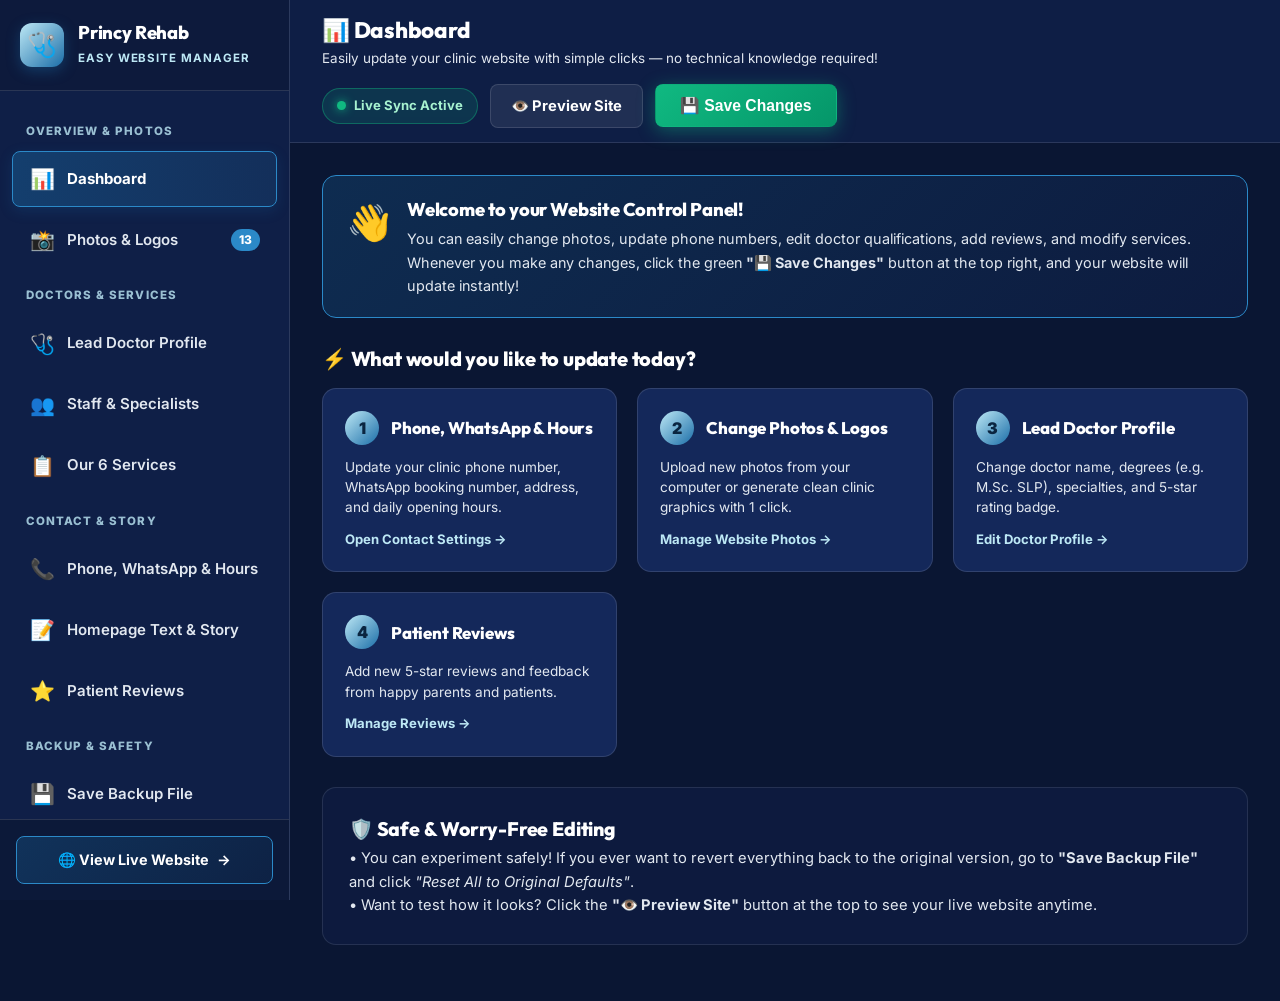
==== admin.html @ 91f5bef2 "Add beginner-friendly Admin Panel, Image Placeholder Hub, dynamic data bridge, and documentation" ====
<!DOCTYPE html>
<html lang="en">
<head>
  <meta charset="UTF-8" />
  <meta name="viewport" content="width=device-width, initial-scale=1.0" />
  <title>Easy Website Manager | Princy Hear &amp; Speech Rehab</title>
  <link rel="icon" href="favicon.ico" type="image/x-icon" />
  <link rel="preconnect" href="https://fonts.googleapis.com" />
  <link rel="preconnect" href="https://fonts.gstatic.com" crossorigin />
  <link href="https://fonts.googleapis.com/css2?family=Outfit:wght@400;600;700;800;900&family=Inter:wght@400;500;600;700&display=swap" rel="stylesheet" />
  <link rel="stylesheet" href="admin.css" />
</head>
<body>

<div class="admin-layout">
  <!-- ================= SIDEBAR ================= -->
  <aside class="admin-sidebar" id="admin-sidebar">
    <div class="sidebar-header">
      <div class="sidebar-logo">🩺</div>
      <div class="sidebar-brand">
        <h2>Princy Rehab</h2>
        <span>Easy Website Manager</span>
      </div>
    </div>

    <nav class="sidebar-nav">
      <div class="nav-label">Overview &amp; Photos</div>
      <a href="#" class="nav-item active" data-tab="dashboard">
        <span class="icon">📊</span>
        <span>Dashboard</span>
      </a>
      <a href="#" class="nav-item" data-tab="images">
        <span class="icon">📸</span>
        <span>Photos &amp; Logos</span>
        <span class="nav-badge" id="sidebar-img-count">13</span>
      </a>

      <div class="nav-label">Doctors &amp; Services</div>
      <a href="#" class="nav-item" data-tab="doctor">
        <span class="icon">🩺</span>
        <span>Lead Doctor Profile</span>
      </a>
      <a href="#" class="nav-item" data-tab="team">
        <span class="icon">👥</span>
        <span>Staff &amp; Specialists</span>
      </a>
      <a href="#" class="nav-item" data-tab="services">
        <span class="icon">📋</span>
        <span>Our 6 Services</span>
      </a>

      <div class="nav-label">Contact &amp; Story</div>
      <a href="#" class="nav-item" data-tab="clinic">
        <span class="icon">📞</span>
        <span>Phone, WhatsApp &amp; Hours</span>
      </a>
      <a href="#" class="nav-item" data-tab="heroAbout">
        <span class="icon">📝</span>
        <span>Homepage Text &amp; Story</span>
      </a>
      <a href="#" class="nav-item" data-tab="testimonials">
        <span class="icon">⭐</span>
        <span>Patient Reviews</span>
      </a>

      <div class="nav-label">Backup &amp; Safety</div>
      <a href="#" class="nav-item" data-tab="export">
        <span class="icon">💾</span>
        <span>Save Backup File</span>
      </a>
    </nav>

    <div class="sidebar-footer">
      <a href="index.html" target="_blank" class="public-site-link">
        <span>🌐 View Live Website</span>
        <span>&rarr;</span>
      </a>
    </div>
  </aside>

  <!-- ================= MAIN CONTENT AREA ================= -->
  <main class="admin-main">
    <!-- Topbar -->
    <header class="admin-topbar">
      <div class="topbar-left">
        <button class="mobile-toggle" id="mobile-menu-btn">☰</button>
        <div class="page-title">
          <h1 id="current-page-title">📊 Dashboard</h1>
          <p id="current-page-desc">Easily update your clinic website with simple clicks — no technical knowledge required!</p>
        </div>
      </div>

      <div class="topbar-actions">
        <div class="live-status-pill">
          <span class="status-dot"></span>
          <span>Live Sync Active</span>
        </div>
        <a href="index.html" target="_blank" class="btn btn-outline">
          <span>👁️ Preview Site</span>
        </a>
        <button class="btn btn-save-big" id="save-all-btn">
          <span>💾 Save Changes</span>
        </button>
      </div>
    </header>

    <!-- Main Container Content -->
    <div class="admin-content">

      <!-- ================= TAB 1: DASHBOARD ================= -->
      <section class="tab-section active" id="tab-dashboard">
        <!-- Friendly welcome banner -->
        <div class="friendly-banner">
          <div class="friendly-banner-icon">👋</div>
          <div class="friendly-banner-content">
            <h4>Welcome to your Website Control Panel!</h4>
            <p>
              You can easily change photos, update phone numbers, edit doctor qualifications, add reviews, and modify services. Whenever you make any changes, click the green <strong>"💾 Save Changes"</strong> button at the top right, and your website will update instantly!
            </p>
          </div>
        </div>

        <h3 style="color:#fff; font-size:1.25rem; font-weight:800; margin-bottom:14px;">⚡ What would you like to update today?</h3>
        
        <!-- Step-by-step setup cards -->
        <div class="quick-setup-grid">
          <div class="setup-card" onclick="document.querySelector('.nav-item[data-tab=clinic]').click();">
            <div class="setup-card-header">
              <div class="setup-step-num">1</div>
              <h4>Phone, WhatsApp &amp; Hours</h4>
            </div>
            <p>Update your clinic phone number, WhatsApp booking number, address, and daily opening hours.</p>
            <div class="setup-card-btn">Open Contact Settings &rarr;</div>
          </div>

          <div class="setup-card" onclick="document.querySelector('.nav-item[data-tab=images]').click();">
            <div class="setup-card-header">
              <div class="setup-step-num">2</div>
              <h4>Change Photos &amp; Logos</h4>
            </div>
            <p>Upload new photos from your computer or generate clean clinic graphics with 1 click.</p>
            <div class="setup-card-btn">Manage Website Photos &rarr;</div>
          </div>

          <div class="setup-card" onclick="document.querySelector('.nav-item[data-tab=doctor]').click();">
            <div class="setup-card-header">
              <div class="setup-step-num">3</div>
              <h4>Lead Doctor Profile</h4>
            </div>
            <p>Change doctor name, degrees (e.g. M.Sc. SLP), specialties, and 5-star rating badge.</p>
            <div class="setup-card-btn">Edit Doctor Profile &rarr;</div>
          </div>

          <div class="setup-card" onclick="document.querySelector('.nav-item[data-tab=testimonials]').click();">
            <div class="setup-card-header">
              <div class="setup-step-num">4</div>
              <h4>Patient Reviews</h4>
            </div>
            <p>Add new 5-star reviews and feedback from happy parents and patients.</p>
            <div class="setup-card-btn">Manage Reviews &rarr;</div>
          </div>
        </div>

        <!-- Quick safety reminder -->
        <div class="admin-card-panel" style="background: rgba(15, 31, 71, 0.6); border-color: rgba(255,255,255,0.1);">
          <h3 class="panel-title">🛡️ Safe &amp; Worry-Free Editing</h3>
          <p style="color: var(--text-sub); font-size: 0.92rem; line-height: 1.6;">
            • You can experiment safely! If you ever want to revert everything back to the original version, go to <strong>"Save Backup File"</strong> and click <em>"Reset All to Original Defaults"</em>.<br/>
            • Want to test how it looks? Click the <strong>"👁️ Preview Site"</strong> button at the top to see your live website anytime.
          </p>
        </div>
      </section>

      <!-- ================= TAB 2: PHOTOS & LOGOS ================= -->
      <section class="tab-section" id="tab-images">
        <div class="section-header-box">
          <div>
            <h2>📸 Website Photos &amp; Placeholders</h2>
            <p>Click <strong>"📁 Upload Photo"</strong> on any card to replace a photo from your computer, or <strong>"✨ Create Graphic"</strong> to make a branded placeholder!</p>
          </div>
          <div class="filter-pills">
            <button class="pill-btn active" data-category="all">All Photos</button>
            <button class="pill-btn" data-category="branding">Logos &amp; Icons</button>
            <button class="pill-btn" data-category="specialist">Doctor Photo</button>
            <button class="pill-btn" data-category="team">Staff Photos</button>
            <button class="pill-btn" data-category="services">Service Pictures</button>
            <button class="pill-btn" data-category="facility">Clinic Rooms</button>
          </div>
        </div>

        <!-- Grid of Image Slots -->
        <div class="images-grid" id="images-grid-container">
          <!-- Dynamically populated by admin.js -->
        </div>
      </section>

      <!-- ================= TAB 3: LEAD DOCTOR PROFILE ================= -->
      <section class="tab-section" id="tab-doctor">
        <div class="admin-card-panel">
          <h3 class="panel-title">🩺 Lead Doctor Profile (Homepage Hero Section)</h3>
          <p class="panel-subtitle">This information is highlighted in the prominent card on the homepage.</p>

          <div class="form-grid-2">
            <div class="form-group">
              <label>Doctor Full Name</label>
              <input type="text" id="doc-name" placeholder="e.g. Dr. Sornajali Srichandan" />
              <span class="field-help-hint">💡 Shown as the main doctor name on the hero portrait card.</span>
            </div>
            <div class="form-group">
              <label>Qualifications / Degrees</label>
              <input type="text" id="doc-degree" placeholder="e.g. M.Sc. (SLP)" />
              <span class="field-help-hint">💡 Medical degree or specialization letters.</span>
            </div>
          </div>

          <div class="form-group" style="margin-top: 18px;">
            <label>Designation &amp; Specialty Title</label>
            <input type="text" id="doc-designation" placeholder="e.g. Audiologist & Speech and Language Pathologist" />
            <span class="field-help-hint">💡 Clear description of what the specialist treats.</span>
          </div>

          <div class="form-grid-2" style="margin-top: 18px;">
            <div class="form-group">
              <label>Location Badge Tag</label>
              <input type="text" id="doc-location-tag" placeholder="e.g. 🏥 Patia, Bhubaneswar" />
              <span class="field-help-hint">💡 Small tag shown under the doctor's name.</span>
            </div>
            <div class="form-group">
              <label>Rating Badge Tag</label>
              <input type="text" id="doc-rating-tag" placeholder="e.g. ★ 5.0 Rated Specialist" />
              <span class="field-help-hint">💡 Trust badge shown next to the location tag.</span>
            </div>
          </div>

          <div style="margin-top: 24px; padding-top: 20px; border-top: 1px solid var(--adm-border); display: flex; align-items: center; justify-content: space-between; flex-wrap: wrap; gap: 14px;">
            <div>
              <h4 style="color:#fff; font-size: 1rem;">Doctor Portrait Photo</h4>
              <p style="color: var(--text-sub); font-size: 0.85rem;">Click below to change or upload the doctor photo.</p>
            </div>
            <div style="display: flex; gap: 10px;">
              <button class="btn btn-primary btn-sm" onclick="window.adminJumpToImage('doctorHero')">📸 Change Doctor Photo</button>
            </div>
          </div>
        </div>
      </section>

      <!-- ================= TAB 4: STAFF & SPECIALISTS ================= -->
      <section class="tab-section" id="tab-team">
        <div class="section-header-box">
          <div>
            <h2>👥 Clinic Specialists &amp; Team Members</h2>
            <p>These team members are displayed in the <strong>About Us</strong> page team section.</p>
          </div>
        </div>

        <div id="team-members-container">
          <!-- Dynamically populated by admin.js -->
        </div>
      </section>

      <!-- ================= TAB 5: OUR 6 SERVICES ================= -->
      <section class="tab-section" id="tab-services">
        <div class="section-header-box">
          <div>
            <h2>📋 Our 6 Therapy Services</h2>
            <p>Customize the service names, descriptions, and feature bullet points shown on the Services page.</p>
          </div>
        </div>

        <div id="services-editor-container">
          <!-- Dynamically populated by admin.js -->
        </div>
      </section>

      <!-- ================= TAB 6: PHONE, WHATSAPP & HOURS ================= -->
      <section class="tab-section" id="tab-clinic">
        <div class="admin-card-panel">
          <h3 class="panel-title">📞 Phone Numbers &amp; WhatsApp Booking</h3>
          <p class="panel-subtitle">When patients click "Call Now" or "Book on WhatsApp" on your website, it connects to these numbers.</p>

          <div class="form-grid-2">
            <div class="form-group">
              <label>Clinic Name</label>
              <input type="text" id="gen-clinic-name" />
              <span class="field-help-hint">💡 Main website title.</span>
            </div>
            <div class="form-group">
              <label>Clinic Subtitle</label>
              <input type="text" id="gen-clinic-subname" />
              <span class="field-help-hint">💡 E.g. Rehab Clinic · Bhubaneswar.</span>
            </div>
          </div>

          <div class="form-grid-3" style="margin-top: 18px;">
            <div class="form-group">
              <label>Phone Number (for Calls)</label>
              <input type="text" id="gen-phone" placeholder="+91 82499 64216" />
              <span class="field-help-hint">💡 Patients click this to call you directly.</span>
            </div>
            <div class="form-group">
              <label>WhatsApp Number (Digits Only)</label>
              <input type="text" id="gen-whatsapp" placeholder="918249964216" />
              <span class="field-help-hint">💡 WhatsApp chat number without + or spaces.</span>
            </div>
            <div class="form-group">
              <label>Clinic Email</label>
              <input type="email" id="gen-email" placeholder="contact@princyhearandspeech.in" />
              <span class="field-help-hint">💡 Email address for patient inquiries.</span>
            </div>
          </div>

          <div class="form-group" style="margin-top: 18px;">
            <label>Short Address (Header &amp; Footer)</label>
            <input type="text" id="gen-address-short" />
            <span class="field-help-hint">💡 E.g. Nandan Vihar, Patia, Bhubaneswar 751024</span>
          </div>

          <div class="form-group" style="margin-top: 18px;">
            <label>Full Clinic Street Address</label>
            <textarea id="gen-address-full"></textarea>
            <span class="field-help-hint">💡 Complete building and landmark address shown on the Contact page.</span>
          </div>
        </div>

        <div class="admin-card-panel">
          <h3 class="panel-title">⏰ Clinic Working Hours</h3>
          <p class="panel-subtitle">Display your opening and closing times clearly to your patients.</p>

          <div class="form-grid-2">
            <div class="form-group">
              <label>Monday – Friday Hours</label>
              <input type="text" id="gen-hours-weekday" placeholder="Mon – Fri: 9 AM – 8 PM" />
            </div>
            <div class="form-group">
              <label>Weekend Hours</label>
              <input type="text" id="gen-hours-weekend" placeholder="Saturday: 9 AM – 2 PM · Sunday: Closed" />
            </div>
          </div>

          <div class="form-group" style="margin-top: 18px;">
            <label>Google Maps Location Link (or Embed URL)</label>
            <input type="text" id="gen-map-url" />
            <span class="field-help-hint">💡 Interactive map link so patients can get directions on Google Maps.</span>
          </div>

          <div class="form-grid-2" style="margin-top: 18px;">
            <div class="form-group">
              <label>Instagram Page Link</label>
              <input type="text" id="gen-instagram" />
            </div>
            <div class="form-group">
              <label>Facebook Page Link</label>
              <input type="text" id="gen-facebook" />
            </div>
          </div>
        </div>
      </section>

      <!-- ================= TAB 7: HOMEPAGE TEXT & STORY ================= -->
      <section class="tab-section" id="tab-heroAbout">
        <div class="admin-card-panel">
          <h3 class="panel-title">✨ Homepage Top Banner Text</h3>
          <p class="panel-subtitle">Edit the main headline and message visitors see first.</p>

          <div class="form-grid-2">
            <div class="form-group">
              <label>Top Badge Text</label>
              <input type="text" id="hero-badge" />
              <span class="field-help-hint">💡 Small pill tag at top of homepage.</span>
            </div>
            <div class="form-group">
              <label>Main Headline</label>
              <input type="text" id="hero-title" />
              <span class="field-help-hint">💡 Big bold headline.</span>
            </div>
          </div>

          <div class="form-group" style="margin-top: 18px;">
            <label>Highlighted Glowing Text</label>
            <input type="text" id="hero-title-typed" />
            <span class="field-help-hint">💡 Colored animated text right after the main headline.</span>
          </div>

          <div class="form-group" style="margin-top: 18px;">
            <label>Short Description Paragraph</label>
            <textarea id="hero-desc"></textarea>
          </div>

          <div class="form-grid-4" style="display: grid; grid-template-columns: repeat(auto-fit, minmax(140px, 1fr)); gap: 14px; margin-top: 18px;">
            <div class="form-group">
              <label>Rating Stat</label>
              <input type="text" id="stat-rating" />
            </div>
            <div class="form-group">
              <label>Patients Served</label>
              <input type="text" id="stat-patients" />
            </div>
            <div class="form-group">
              <label>Services Count</label>
              <input type="text" id="stat-services" />
            </div>
            <div class="form-group">
              <label>Days Open</label>
              <input type="text" id="stat-days" />
            </div>
          </div>
        </div>

        <div class="admin-card-panel">
          <h3 class="panel-title">📖 About Us: Mission &amp; Story</h3>
          <p class="panel-subtitle">Explain your clinic's history and dedication to Bhubaneswar families.</p>

          <div class="form-group">
            <label>Our Mission Statement</label>
            <textarea id="about-mission"></textarea>
          </div>

          <div class="form-group" style="margin-top: 18px;">
            <label>Our Vision Statement</label>
            <textarea id="about-vision"></textarea>
          </div>

          <div class="form-group" style="margin-top: 18px;">
            <label>Clinic Background &amp; Story</label>
            <textarea id="about-history"></textarea>
          </div>
        </div>
      </section>

      <!-- ================= TAB 8: PATIENT REVIEWS ================= -->
      <section class="tab-section" id="tab-testimonials">
        <div class="section-header-box">
          <div>
            <h2>⭐ Patient Reviews &amp; Testimonials</h2>
            <p>Add real patient feedback to build trust with new visitors.</p>
          </div>
          <button class="btn btn-primary" id="add-review-btn">➕ Add New Review</button>
        </div>

        <div id="testimonials-editor-container">
          <!-- Dynamically populated by admin.js -->
        </div>
      </section>

      <!-- ================= TAB 9: BACKUP & EXPORT ================= -->
      <section class="tab-section" id="tab-export">
        <div class="admin-card-panel">
          <h3 class="panel-title">💾 Download a Backup Copy</h3>
          <p class="panel-subtitle">Keep a safe backup file of all your website texts, phone numbers, and photos on your computer.</p>

          <div style="display: flex; gap: 14px; flex-wrap: wrap; margin-top: 16px;">
            <button class="btn btn-primary" id="export-json-btn">📥 Download Backup File (.json)</button>
            <button class="btn btn-outline" id="import-json-btn">📤 Restore from Backup File</button>
            <input type="file" id="import-file-input" accept=".json" style="display: none;" />
            <button class="btn btn-outline" style="color: var(--danger); border-color: rgba(239,68,68,0.4);" id="reset-defaults-btn">🔄 Reset All to Original Defaults</button>
          </div>
        </div>

        <div class="admin-card-panel">
          <h3 class="panel-title">🚀 Ready to Update GitHub?</h3>
          <p class="panel-subtitle">Your website files are fully organized in this workspace folder. You can push them to GitHub anytime at <strong>https://github.com/amarvisual/Princy-hear-speech</strong>.</p>
        </div>
      </section>

    </div>
  </main>
</div>

<!-- ================= SVG PLACEHOLDER GENERATOR MODAL ================= -->
<div class="modal-backdrop" id="placeholder-modal">
  <div class="modal-dialog">
    <div class="modal-header">
      <h3>✨ Create a Clinic Graphic Placeholder</h3>
      <button class="modal-close" id="close-modal-btn">&times;</button>
    </div>

    <div class="modal-body">
      <!-- Live Preview -->
      <div class="modal-preview-box">
        <img id="modal-live-svg-preview" src="" alt="Placeholder Preview" />
      </div>

      <div class="form-grid-2">
        <div class="form-group">
          <label>Graphic Title Text</label>
          <input type="text" id="ph-text" value="Princy Speech Clinic" />
          <span class="field-help-hint">💡 Main label on the image.</span>
        </div>
        <div class="form-group">
          <label>Subtitle / Note</label>
          <input type="text" id="ph-subtext" value="Bhubaneswar" />
        </div>
      </div>

      <div class="form-grid-2">
        <div class="form-group">
          <label>Choose Clinic Icon</label>
          <select id="ph-icon">
            <option value="🩺">🩺 Stethoscope / Doctor</option>
            <option value="🗣️">🗣️ Speech Therapy</option>
            <option value="👂">👂 Hearing Assessment</option>
            <option value="👶">👶 Child Therapy</option>
            <option value="🧠">🧠 Adult Rehab</option>
            <option value="🔊">🔊 Digital Hearing Aids</option>
            <option value="🏡">🏡 Home Therapy</option>
            <option value="🏥">🏥 Clinic Building</option>
            <option value="👤">👤 Specialist Avatar</option>
          </select>
        </div>
        <div class="form-group">
          <label>Color Theme</label>
          <select id="ph-color-preset">
            <option value="navy">🌊 Royal Navy &amp; Blue (Recommended)</option>
            <option value="rose">🌸 Rose Coral (Warm Accent)</option>
            <option value="sky">❄️ Soft Sky Blue</option>
            <option value="teal">🌿 Medical Teal &amp; Emerald</option>
            <option value="dark">🌑 Slate Gray &amp; Dark</option>
          </select>
        </div>
      </div>

      <input type="hidden" id="ph-width" value="600" />
      <input type="hidden" id="ph-height" value="400" />
    </div>

    <div class="modal-footer">
      <button class="btn btn-outline" id="cancel-modal-btn">Cancel</button>
      <button class="btn btn-primary" id="apply-placeholder-btn">Apply Graphic to Website</button>
    </div>
  </div>
</div>

<!-- Hidden file input for uploads -->
<input type="file" id="hidden-file-input" accept="image/*" style="display: none;" />

<!-- Scripts -->
<script src="site-data.js"></script>
<script src="admin.js"></script>
</body>
</html>
---- admin.css ----
/* ==========================================================================
   Princy Hear & Speech Rehab - Easy & Friendly Admin Dashboard (admin.css)
   Designed for normal users & clinic staff (zero coding knowledge required)
   ========================================================================== */

:root {
  --adm-bg: #0A1633;
  --adm-sidebar: #0F1F47;
  --adm-card-bg: #14285A;
  --adm-card-hover: #19316C;
  --adm-border: rgba(255, 255, 255, 0.12);
  --adm-border-active: #2B89C8;
  
  --p-deep: #0A2540;
  --p: #1B6EA8;
  --p-light: #2B89C8;
  --sky: #BDE8F5;
  --acc: #F4879E;
  --acc-glow: rgba(244, 135, 158, 0.35);
  --success: #10B981;
  --success-bg: rgba(16, 185, 129, 0.15);
  --warning: #F59E0B;
  --danger: #EF4444;
  
  --text-main: #FFFFFF;
  --text-sub: #E2E8F0;
  --text-muted: #94A3B8;
  
  --radius-sm: 8px;
  --radius-md: 14px;
  --radius-lg: 20px;
  
  --shadow-sm: 0 4px 14px rgba(0, 0, 0, 0.25);
  --shadow-md: 0 10px 30px rgba(0, 0, 0, 0.35);
  --shadow-lg: 0 20px 50px rgba(0, 0, 0, 0.45);
  --transition: all 0.22s ease-in-out;
}

* {
  box-sizing: border-box;
  margin: 0;
  padding: 0;
}

body {
  font-family: 'Inter', system-ui, -apple-system, BlinkMacSystemFont, "Segoe UI", Roboto, sans-serif;
  background-color: var(--adm-bg);
  color: var(--text-main);
  line-height: 1.5;
  min-height: 100vh;
  overflow-x: hidden;
}

h1, h2, h3, h4, h5, .brand-title {
  font-family: 'Outfit', 'Inter', sans-serif;
  letter-spacing: -0.01em;
}

/* ---------------- Layout ---------------- */
.admin-layout {
  display: flex;
  min-height: 100vh;
}

/* ---------------- Sidebar ---------------- */
.admin-sidebar {
  width: 290px;
  background: var(--adm-sidebar);
  border-right: 1px solid var(--adm-border);
  display: flex;
  flex-direction: column;
  position: fixed;
  top: 0;
  bottom: 0;
  left: 0;
  z-index: 100;
  transition: var(--transition);
}

.sidebar-header {
  padding: 22px 20px;
  display: flex;
  align-items: center;
  gap: 14px;
  border-bottom: 1px solid var(--adm-border);
  background: rgba(0, 0, 0, 0.15);
}

.sidebar-logo {
  width: 44px;
  height: 44px;
  border-radius: 12px;
  background: linear-gradient(135deg, var(--sky), var(--p));
  display: flex;
  align-items: center;
  justify-content: center;
  font-size: 24px;
  box-shadow: 0 4px 14px rgba(27, 110, 168, 0.4);
}

.sidebar-brand h2 {
  font-size: 1.15rem;
  font-weight: 800;
  color: #fff;
  line-height: 1.2;
}

.sidebar-brand span {
  font-size: 0.72rem;
  color: var(--sky);
  font-weight: 700;
  text-transform: uppercase;
  letter-spacing: 0.08em;
}

.sidebar-nav {
  padding: 18px 12px;
  flex: 1;
  overflow-y: auto;
  display: flex;
  flex-direction: column;
  gap: 5px;
}

.nav-label {
  font-size: 0.72rem;
  text-transform: uppercase;
  letter-spacing: 0.09em;
  color: var(--sky);
  font-weight: 800;
  padding: 14px 14px 6px;
  opacity: 0.8;
}

.nav-item {
  display: flex;
  align-items: center;
  gap: 12px;
  padding: 12px 16px;
  border-radius: var(--radius-sm);
  color: var(--text-sub);
  text-decoration: none;
  font-size: 0.94rem;
  font-weight: 600;
  transition: var(--transition);
  cursor: pointer;
  border: 1px solid transparent;
}

.nav-item:hover {
  background: rgba(255, 255, 255, 0.08);
  color: #fff;
  transform: translateX(4px);
}

.nav-item.active {
  background: linear-gradient(90deg, rgba(27, 110, 168, 0.4), rgba(43, 137, 200, 0.15));
  border-color: var(--adm-border-active);
  color: #fff;
  font-weight: 700;
  box-shadow: 0 4px 14px rgba(27, 110, 168, 0.2);
}

.nav-item .icon {
  font-size: 1.25rem;
  width: 26px;
  text-align: center;
}

.nav-badge {
  margin-left: auto;
  background: var(--p-light);
  color: #fff;
  font-size: 0.75rem;
  font-weight: 800;
  padding: 2px 8px;
  border-radius: 20px;
}

.sidebar-footer {
  padding: 16px;
  border-top: 1px solid var(--adm-border);
  background: rgba(0, 0, 0, 0.2);
}

.public-site-link {
  display: flex;
  align-items: center;
  justify-content: center;
  gap: 8px;
  width: 100%;
  padding: 12px;
  border-radius: var(--radius-sm);
  background: linear-gradient(135deg, rgba(27, 110, 168, 0.3), rgba(27, 110, 168, 0.1));
  border: 1px solid var(--adm-border-active);
  color: #fff;
  text-decoration: none;
  font-size: 0.9rem;
  font-weight: 700;
  transition: var(--transition);
}

.public-site-link:hover {
  background: var(--p);
  transform: translateY(-2px);
  box-shadow: 0 6px 18px rgba(27, 110, 168, 0.4);
}

/* ---------------- Main Content ---------------- */
.admin-main {
  margin-left: 290px;
  flex: 1;
  display: flex;
  flex-direction: column;
  min-width: 0;
}

/* ---------------- Top Navbar ---------------- */
.admin-topbar {
  min-height: 76px;
  background: rgba(15, 31, 71, 0.95);
  backdrop-filter: blur(14px);
  -webkit-backdrop-filter: blur(14px);
  border-bottom: 1px solid var(--adm-border);
  display: flex;
  align-items: center;
  justify-content: space-between;
  padding: 14px 32px;
  position: sticky;
  top: 0;
  z-index: 90;
  gap: 16px;
  flex-wrap: wrap;
}

.topbar-left {
  display: flex;
  align-items: center;
  gap: 16px;
}

.mobile-toggle {
  display: none;
  background: transparent;
  border: 1px solid var(--adm-border);
  color: #fff;
  font-size: 1.5rem;
  cursor: pointer;
  padding: 6px 10px;
  border-radius: 8px;
}

.page-title h1 {
  font-size: 1.4rem;
  font-weight: 800;
  color: #fff;
  display: flex;
  align-items: center;
  gap: 8px;
}

.page-title p {
  font-size: 0.84rem;
  color: var(--text-sub);
}

.topbar-actions {
  display: flex;
  align-items: center;
  gap: 12px;
  flex-wrap: wrap;
}

/* Status Indicator Pill */
.live-status-pill {
  display: inline-flex;
  align-items: center;
  gap: 8px;
  background: var(--success-bg);
  border: 1px solid rgba(16, 185, 129, 0.4);
  padding: 7px 14px;
  border-radius: 30px;
  font-size: 0.82rem;
  font-weight: 700;
  color: #A7F3D0;
}

.status-dot {
  width: 9px;
  height: 9px;
  background: var(--success);
  border-radius: 50%;
  box-shadow: 0 0 10px var(--success);
  animation: pulse-dot 2s infinite;
}

@keyframes pulse-dot {
  0% { transform: scale(0.95); opacity: 0.8; }
  50% { transform: scale(1.2); opacity: 1; }
  100% { transform: scale(0.95); opacity: 0.8; }
}

/* ---------------- Buttons ---------------- */
.btn {
  display: inline-flex;
  align-items: center;
  justify-content: center;
  gap: 8px;
  padding: 10px 20px;
  border-radius: var(--radius-sm);
  font-size: 0.92rem;
  font-weight: 700;
  cursor: pointer;
  transition: var(--transition);
  border: 1px solid transparent;
  text-decoration: none;
}

.btn-primary {
  background: linear-gradient(135deg, #1B6EA8, #2B89C8);
  color: #fff;
  box-shadow: 0 4px 16px rgba(27, 110, 168, 0.45);
}

.btn-primary:hover {
  filter: brightness(1.15);
  transform: translateY(-2px);
  box-shadow: 0 6px 20px rgba(27, 110, 168, 0.6);
}

.btn-save-big {
  background: linear-gradient(135deg, #10B981, #059669);
  color: #fff;
  font-size: 0.98rem;
  padding: 11px 24px;
  box-shadow: 0 4px 18px rgba(16, 185, 129, 0.4);
}

.btn-save-big:hover {
  filter: brightness(1.12);
  transform: translateY(-2px);
  box-shadow: 0 8px 25px rgba(16, 185, 129, 0.55);
}

.btn-accent {
  background: linear-gradient(135deg, var(--acc), #d9537f);
  color: #fff;
  box-shadow: 0 4px 14px var(--acc-glow);
}

.btn-accent:hover {
  filter: brightness(1.1);
  transform: translateY(-2px);
}

.btn-outline {
  background: rgba(255, 255, 255, 0.08);
  border-color: var(--adm-border);
  color: #fff;
}

.btn-outline:hover {
  background: rgba(255, 255, 255, 0.16);
  border-color: rgba(255, 255, 255, 0.3);
  color: #fff;
  transform: translateY(-1px);
}

.btn-sm {
  padding: 7px 14px;
  font-size: 0.84rem;
}

/* ---------------- Main Content Sections ---------------- */
.admin-content {
  padding: 32px;
  flex: 1;
}

.tab-section {
  display: none;
  animation: fadeIn 0.25s ease;
}

.tab-section.active {
  display: block;
}

@keyframes fadeIn {
  from { opacity: 0; transform: translateY(6px); }
  to { opacity: 1; transform: translateY(0); }
}

/* ---------------- Step-by-Step Quick Setup Cards ---------------- */
.quick-setup-grid {
  display: grid;
  grid-template-columns: repeat(auto-fit, minmax(260px, 1fr));
  gap: 20px;
  margin-bottom: 30px;
}

.setup-card {
  background: var(--adm-card-bg);
  border: 1px solid var(--adm-border);
  border-radius: var(--radius-md);
  padding: 22px;
  display: flex;
  flex-direction: column;
  gap: 12px;
  transition: var(--transition);
  cursor: pointer;
  position: relative;
  overflow: hidden;
}

.setup-card:hover {
  transform: translateY(-3px);
  border-color: var(--adm-border-active);
  background: var(--adm-card-hover);
  box-shadow: var(--shadow-md);
}

.setup-card-header {
  display: flex;
  align-items: center;
  gap: 12px;
}

.setup-step-num {
  width: 34px;
  height: 34px;
  border-radius: 50%;
  background: linear-gradient(135deg, var(--sky), var(--p));
  color: #0A2540;
  font-weight: 900;
  font-size: 1rem;
  display: flex;
  align-items: center;
  justify-content: center;
}

.setup-card h4 {
  font-size: 1.05rem;
  font-weight: 800;
  color: #fff;
}

.setup-card p {
  font-size: 0.85rem;
  color: var(--text-sub);
  line-height: 1.5;
}

.setup-card-btn {
  margin-top: auto;
  font-size: 0.82rem;
  color: var(--sky);
  font-weight: 700;
  display: flex;
  align-items: center;
  gap: 6px;
}

/* ---------------- Friendly Notification Banners ---------------- */
.friendly-banner {
  background: linear-gradient(135deg, rgba(27, 110, 168, 0.25), rgba(15, 31, 71, 0.6));
  border: 1.5px solid var(--adm-border-active);
  border-radius: var(--radius-md);
  padding: 20px 24px;
  margin-bottom: 26px;
  display: flex;
  align-items: flex-start;
  gap: 16px;
}

.friendly-banner-icon {
  font-size: 2.2rem;
  flex-shrink: 0;
}

.friendly-banner-content h4 {
  font-size: 1.15rem;
  font-weight: 800;
  color: #fff;
  margin-bottom: 4px;
}

.friendly-banner-content p {
  font-size: 0.9rem;
  color: var(--text-sub);
  line-height: 1.6;
}

/* ---------------- Category Filter Bar ---------------- */
.section-header-box {
  display: flex;
  align-items: center;
  justify-content: space-between;
  flex-wrap: wrap;
  gap: 16px;
  margin-bottom: 24px;
  background: var(--adm-card-bg);
  border: 1px solid var(--adm-border);
  border-radius: var(--radius-md);
  padding: 20px 24px;
}

.filter-pills {
  display: flex;
  gap: 8px;
  flex-wrap: wrap;
}

.pill-btn {
  background: rgba(255, 255, 255, 0.08);
  border: 1px solid var(--adm-border);
  padding: 8px 16px;
  border-radius: 30px;
  font-size: 0.85rem;
  font-weight: 700;
  color: var(--text-sub);
  cursor: pointer;
  transition: var(--transition);
}

.pill-btn:hover, .pill-btn.active {
  background: var(--p-light);
  color: #fff;
  border-color: var(--p-light);
  box-shadow: 0 4px 12px rgba(43, 137, 200, 0.35);
}

/* ---------------- Image Cards ---------------- */
.images-grid {
  display: grid;
  grid-template-columns: repeat(auto-fill, minmax(340px, 1fr));
  gap: 24px;
}

.image-slot-card {
  background: var(--adm-card-bg);
  border: 1.5px solid var(--adm-border);
  border-radius: var(--radius-md);
  overflow: hidden;
  display: flex;
  flex-direction: column;
  transition: var(--transition);
}

.image-slot-card:hover {
  border-color: var(--adm-border-active);
  box-shadow: var(--shadow-md);
}

.card-top-bar {
  padding: 14px 18px;
  display: flex;
  align-items: center;
  justify-content: space-between;
  background: rgba(0, 0, 0, 0.2);
  border-bottom: 1px solid var(--adm-border);
}

.slot-category-badge {
  font-size: 0.72rem;
  font-weight: 800;
  text-transform: uppercase;
  letter-spacing: 0.06em;
  padding: 4px 10px;
  border-radius: 6px;
  background: rgba(27, 110, 168, 0.3);
  color: var(--sky);
  border: 1px solid rgba(27, 110, 168, 0.5);
}

.slot-location-tag {
  font-size: 0.75rem;
  color: #FED7AA;
  background: rgba(245, 158, 11, 0.15);
  border: 1px solid rgba(245, 158, 11, 0.3);
  padding: 3px 8px;
  border-radius: 4px;
  font-weight: 600;
}

.slot-preview-wrapper {
  position: relative;
  width: 100%;
  aspect-ratio: 16 / 10;
  background: #060e22;
  overflow: hidden;
  display: flex;
  align-items: center;
  justify-content: center;
}

.slot-preview-img {
  width: 100%;
  height: 100%;
  object-fit: contain;
  background: #040916;
  padding: 6px;
}

.card-details-body {
  padding: 18px;
  flex: 1;
  display: flex;
  flex-direction: column;
  gap: 12px;
}

.slot-title {
  font-size: 1.05rem;
  font-weight: 800;
  color: #fff;
  line-height: 1.3;
}

.slot-hint-text {
  font-size: 0.8rem;
  color: var(--text-sub);
  line-height: 1.4;
  background: rgba(0, 0, 0, 0.15);
  padding: 8px 12px;
  border-radius: 6px;
  border-left: 3px solid var(--p-light);
}

.slot-card-actions {
  display: grid;
  grid-template-columns: 1fr 1fr;
  gap: 10px;
  margin-top: auto;
  padding-top: 10px;
}

.slot-card-actions .btn-full {
  grid-column: 1 / -1;
}

/* ---------------- Form Panels ---------------- */
.admin-card-panel {
  background: var(--adm-card-bg);
  border: 1px solid var(--adm-border);
  border-radius: var(--radius-md);
  padding: 26px;
  margin-bottom: 24px;
}

.panel-title {
  font-size: 1.22rem;
  font-weight: 800;
  color: #fff;
  margin-bottom: 4px;
  display: flex;
  align-items: center;
  gap: 8px;
}

.panel-subtitle {
  font-size: 0.88rem;
  color: var(--text-sub);
  margin-bottom: 22px;
}

.form-grid-2 {
  display: grid;
  grid-template-columns: 1fr 1fr;
  gap: 20px;
}

.form-grid-3 {
  display: grid;
  grid-template-columns: repeat(3, 1fr);
  gap: 20px;
}

.form-group {
  display: flex;
  flex-direction: column;
  gap: 8px;
}

.form-group label {
  font-size: 0.88rem;
  font-weight: 700;
  color: #fff;
  display: flex;
  align-items: center;
  justify-content: space-between;
}

.field-help-hint {
  font-size: 0.78rem;
  color: var(--sky);
  font-weight: 500;
  margin-top: 2px;
  line-height: 1.4;
}

.form-group input, 
.form-group select, 
.form-group textarea {
  background: #081228;
  border: 1.5px solid var(--adm-border);
  border-radius: var(--radius-sm);
  padding: 12px 14px;
  color: #fff;
  font-family: inherit;
  font-size: 0.95rem;
  transition: var(--transition);
}

.form-group input:focus, 
.form-group select:focus, 
.form-group textarea:focus {
  outline: none;
  border-color: var(--p-light);
  box-shadow: 0 0 0 4px rgba(43, 137, 200, 0.25);
  background: #0a1733;
}

.form-group textarea {
  min-height: 100px;
  resize: vertical;
}

/* ---------------- Star Rating Selector ---------------- */
.star-rating-picker {
  display: flex;
  gap: 8px;
  font-size: 1.6rem;
  cursor: pointer;
  user-select: none;
}

.star-rating-picker span {
  color: #F59E0B;
  transition: transform 0.2s;
}

.star-rating-picker span:hover {
  transform: scale(1.2);
}

/* ---------------- Modals ---------------- */
.modal-backdrop {
  position: fixed;
  inset: 0;
  background: rgba(5, 12, 30, 0.85);
  backdrop-filter: blur(8px);
  -webkit-backdrop-filter: blur(8px);
  display: flex;
  align-items: center;
  justify-content: center;
  z-index: 1000;
  opacity: 0;
  pointer-events: none;
  transition: var(--transition);
  padding: 20px;
}

.modal-backdrop.show {
  opacity: 1;
  pointer-events: auto;
}

.modal-dialog {
  background: var(--adm-card-bg);
  border: 1.5px solid var(--adm-border-active);
  border-radius: var(--radius-lg);
  width: 100%;
  max-width: 680px;
  max-height: 90vh;
  overflow-y: auto;
  box-shadow: var(--shadow-lg);
  display: flex;
  flex-direction: column;
  transform: scale(0.95);
  transition: var(--transition);
}

.modal-backdrop.show .modal-dialog {
  transform: scale(1);
}

.modal-header {
  padding: 20px 24px;
  border-bottom: 1px solid var(--adm-border);
  display: flex;
  align-items: center;
  justify-content: space-between;
}

.modal-header h3 {
  font-size: 1.25rem;
  font-weight: 800;
  color: #fff;
}

.modal-close {
  background: transparent;
  border: none;
  color: var(--text-muted);
  font-size: 1.6rem;
  cursor: pointer;
  padding: 4px;
}

.modal-close:hover {
  color: #fff;
}

.modal-body {
  padding: 24px;
  display: flex;
  flex-direction: column;
  gap: 20px;
}

.modal-footer {
  padding: 18px 24px;
  border-top: 1px solid var(--adm-border);
  display: flex;
  align-items: center;
  justify-content: flex-end;
  gap: 12px;
  background: rgba(0, 0, 0, 0.2);
}

.modal-preview-box {
  width: 100%;
  height: 220px;
  background: #050d1e;
  border-radius: var(--radius-md);
  border: 1px solid var(--adm-border);
  display: flex;
  align-items: center;
  justify-content: center;
  overflow: hidden;
  padding: 12px;
}

.modal-preview-box img {
  max-width: 100%;
  max-height: 100%;
  object-fit: contain;
  border-radius: var(--radius-sm);
}

/* ---------------- Toast Notifications ---------------- */
.toast-container {
  position: fixed;
  bottom: 24px;
  right: 24px;
  z-index: 2000;
  display: flex;
  flex-direction: column;
  gap: 10px;
  pointer-events: none;
}

.toast {
  background: #0D204D;
  border: 1.5px solid var(--success);
  box-shadow: var(--shadow-lg);
  border-radius: 10px;
  padding: 16px 22px;
  color: #fff;
  font-size: 0.95rem;
  font-weight: 700;
  display: flex;
  align-items: center;
  gap: 12px;
  min-width: 300px;
  pointer-events: auto;
  animation: slideToast 0.3s ease;
}

.toast.error { border-color: var(--danger); background: #3B1219; }

@keyframes slideToast {
  from { transform: translateX(100%); opacity: 0; }
  to { transform: translateX(0); opacity: 1; }
}

/* ---------------- Responsive ---------------- */
@media (max-width: 1024px) {
  .admin-sidebar {
    transform: translateX(-100%);
  }
  
  .admin-sidebar.open {
    transform: translateX(0);
  }
  
  .admin-main {
    margin-left: 0;
  }
  
  .mobile-toggle {
    display: block;
  }
  
  .form-grid-2, .form-grid-3 {
    grid-template-columns: 1fr;
  }
}

@media (max-width: 640px) {
  .admin-topbar, .admin-content {
    padding: 16px;
  }
  
  .images-grid {
    grid-template-columns: 1fr;
  }
  
  .slot-card-actions {
    grid-template-columns: 1fr;
  }
}
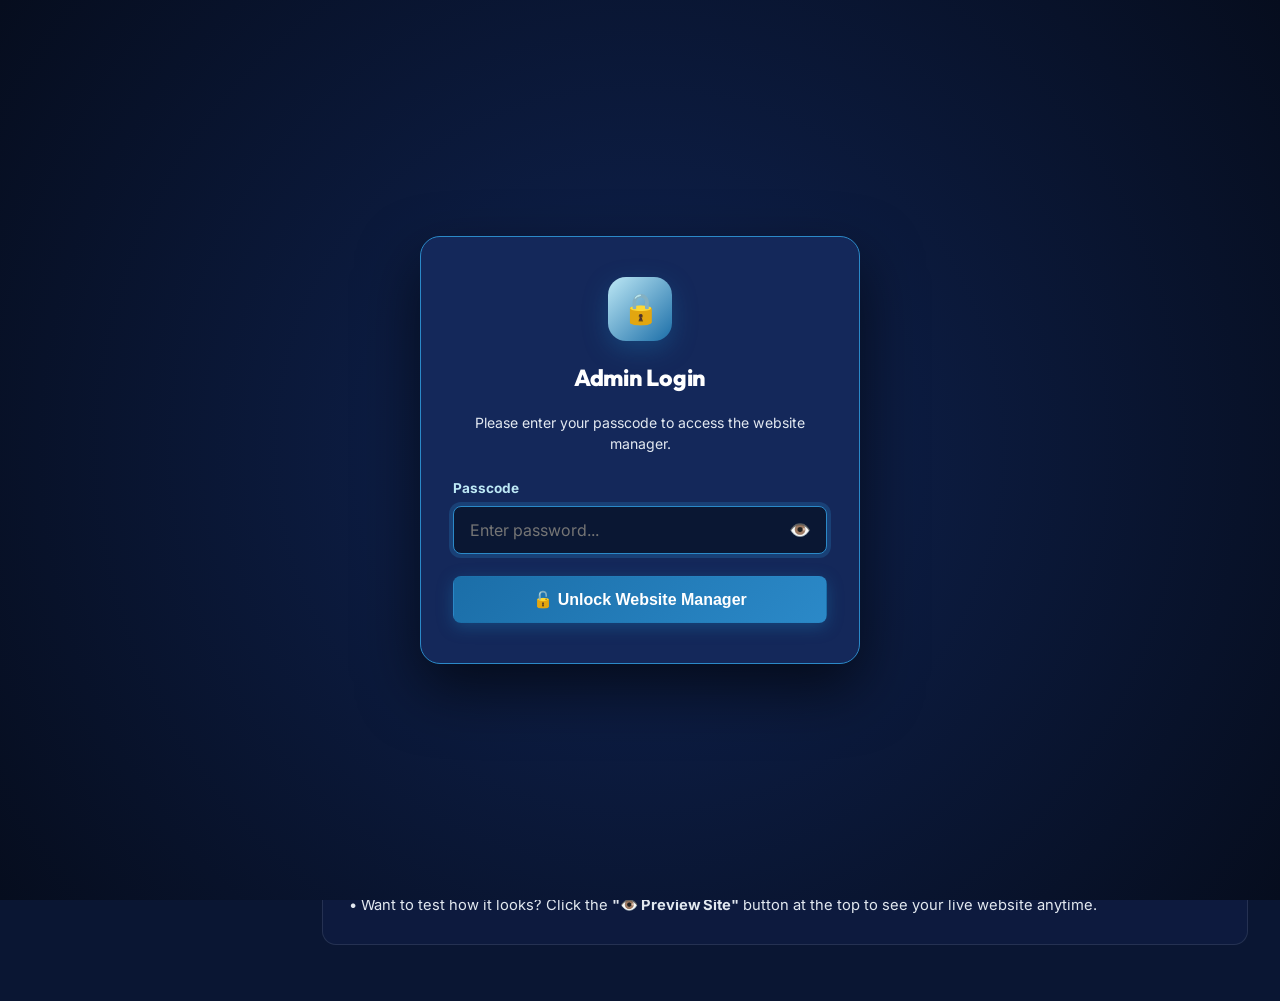
==== commit 3a37e5bf: "Add password protection lock screen for Admin Panel (Ashish@2026)" ====
--- a/admin.html
+++ b/admin.html
@@ -12,6 +12,28 @@
 </head>
 <body>
 
+<!-- ================= LOGIN LOCK SCREEN ================= -->
+<div class="admin-auth-overlay" id="admin-auth-overlay">
+  <div class="auth-card" id="auth-card">
+    <div class="auth-logo">🔒</div>
+    <h2>Admin Login</h2>
+    <p>Please enter your passcode to access the website manager.</p>
+    
+    <div class="auth-form-group">
+      <label for="admin-pass-input">Passcode</label>
+      <div class="auth-input-wrap">
+        <input type="password" id="admin-pass-input" placeholder="Enter password..." autocomplete="current-password" autofocus />
+        <button type="button" class="auth-eye-btn" id="auth-eye-btn" title="Show/Hide Password">👁️</button>
+      </div>
+      <div class="auth-error-msg" id="auth-error-msg">❌ Incorrect passcode. Please try again.</div>
+    </div>
+
+    <button type="button" class="btn btn-primary auth-submit-btn" id="auth-submit-btn">
+      <span>🔓 Unlock Website Manager</span>
+    </button>
+  </div>
+</div>
+
 <div class="admin-layout">
   <!-- ================= SIDEBAR ================= -->
   <aside class="admin-sidebar" id="admin-sidebar">
@@ -75,6 +97,9 @@
         <span>🌐 View Live Website</span>
         <span>&rarr;</span>
       </a>
+      <button type="button" class="logout-btn-sidebar" id="admin-logout-btn">
+        <span>🔒 Log Out</span>
+      </button>
     </div>
   </aside>
 
--- a/admin.css
+++ b/admin.css
@@ -921,3 +921,174 @@
     grid-template-columns: 1fr;
   }
 }
+
+/* ---------------- Password Protection Lock Screen ---------------- */
+.admin-auth-overlay {
+  position: fixed;
+  inset: 0;
+  background: radial-gradient(circle at center, #0F2352 0%, #060D1E 100%);
+  display: flex;
+  align-items: center;
+  justify-content: center;
+  z-index: 9999;
+  padding: 20px;
+  transition: opacity 0.35s ease, visibility 0.35s ease;
+}
+
+.admin-auth-overlay.unlocked {
+  opacity: 0;
+  visibility: hidden;
+  pointer-events: none;
+}
+
+.auth-card {
+  background: #14285A;
+  border: 1.5px solid var(--adm-border-active);
+  border-radius: var(--radius-lg);
+  padding: 40px 32px;
+  width: 100%;
+  max-width: 440px;
+  text-align: center;
+  box-shadow: 0 25px 60px rgba(0, 0, 0, 0.6);
+  display: flex;
+  flex-direction: column;
+  align-items: center;
+  gap: 16px;
+  transition: transform 0.25s ease;
+}
+
+.auth-card.shake {
+  animation: authShake 0.45s cubic-bezier(0.36, 0.07, 0.19, 0.97) both;
+}
+
+@keyframes authShake {
+  10%, 90% { transform: translate3d(-2px, 0, 0); }
+  20%, 80% { transform: translate3d(4px, 0, 0); }
+  30%, 50%, 70% { transform: translate3d(-6px, 0, 0); }
+  40%, 60% { transform: translate3d(6px, 0, 0); }
+}
+
+.auth-logo {
+  width: 64px;
+  height: 64px;
+  border-radius: 18px;
+  background: linear-gradient(135deg, var(--sky), var(--p));
+  display: flex;
+  align-items: center;
+  justify-content: center;
+  font-size: 30px;
+  box-shadow: 0 8px 24px rgba(27, 110, 168, 0.4);
+}
+
+.auth-card h2 {
+  font-size: 1.45rem;
+  font-weight: 800;
+  color: #fff;
+  margin-top: 4px;
+}
+
+.auth-card p {
+  font-size: 0.88rem;
+  color: var(--text-sub);
+  line-height: 1.5;
+  margin-bottom: 8px;
+}
+
+.auth-form-group {
+  width: 100%;
+  display: flex;
+  flex-direction: column;
+  gap: 8px;
+  text-align: left;
+}
+
+.auth-form-group label {
+  font-size: 0.85rem;
+  font-weight: 700;
+  color: var(--sky);
+}
+
+.auth-input-wrap {
+  position: relative;
+  width: 100%;
+}
+
+.auth-input-wrap input {
+  width: 100%;
+  background: #081228;
+  border: 1.5px solid var(--adm-border);
+  border-radius: var(--radius-sm);
+  padding: 13px 44px 13px 16px;
+  color: #fff;
+  font-size: 1rem;
+  font-family: inherit;
+  transition: var(--transition);
+}
+
+.auth-input-wrap input:focus {
+  outline: none;
+  border-color: var(--p-light);
+  box-shadow: 0 0 0 4px rgba(43, 137, 200, 0.25);
+  background: #0A1733;
+}
+
+.auth-eye-btn {
+  position: absolute;
+  right: 12px;
+  top: 50%;
+  transform: translateY(-50%);
+  background: transparent;
+  border: none;
+  color: var(--text-muted);
+  font-size: 1.1rem;
+  cursor: pointer;
+  padding: 4px;
+}
+
+.auth-eye-btn:hover {
+  color: #fff;
+}
+
+.auth-error-msg {
+  display: none;
+  color: #FCA5A5;
+  font-size: 0.82rem;
+  font-weight: 600;
+  margin-top: 4px;
+}
+
+.auth-error-msg.show {
+  display: block;
+}
+
+.auth-submit-btn {
+  width: 100%;
+  padding: 13px;
+  font-size: 1rem;
+  margin-top: 6px;
+}
+
+.logout-btn-sidebar {
+  display: flex;
+  align-items: center;
+  justify-content: center;
+  gap: 8px;
+  width: 100%;
+  padding: 9px;
+  margin-top: 8px;
+  border-radius: var(--radius-sm);
+  background: rgba(239, 68, 68, 0.1);
+  border: 1px solid rgba(239, 68, 68, 0.25);
+  color: #FCA5A5;
+  font-size: 0.84rem;
+  font-weight: 700;
+  cursor: pointer;
+  transition: var(--transition);
+}
+
+.logout-btn-sidebar:hover {
+  background: rgba(239, 68, 68, 0.25);
+  color: #fff;
+  border-color: var(--danger);
+}
+
